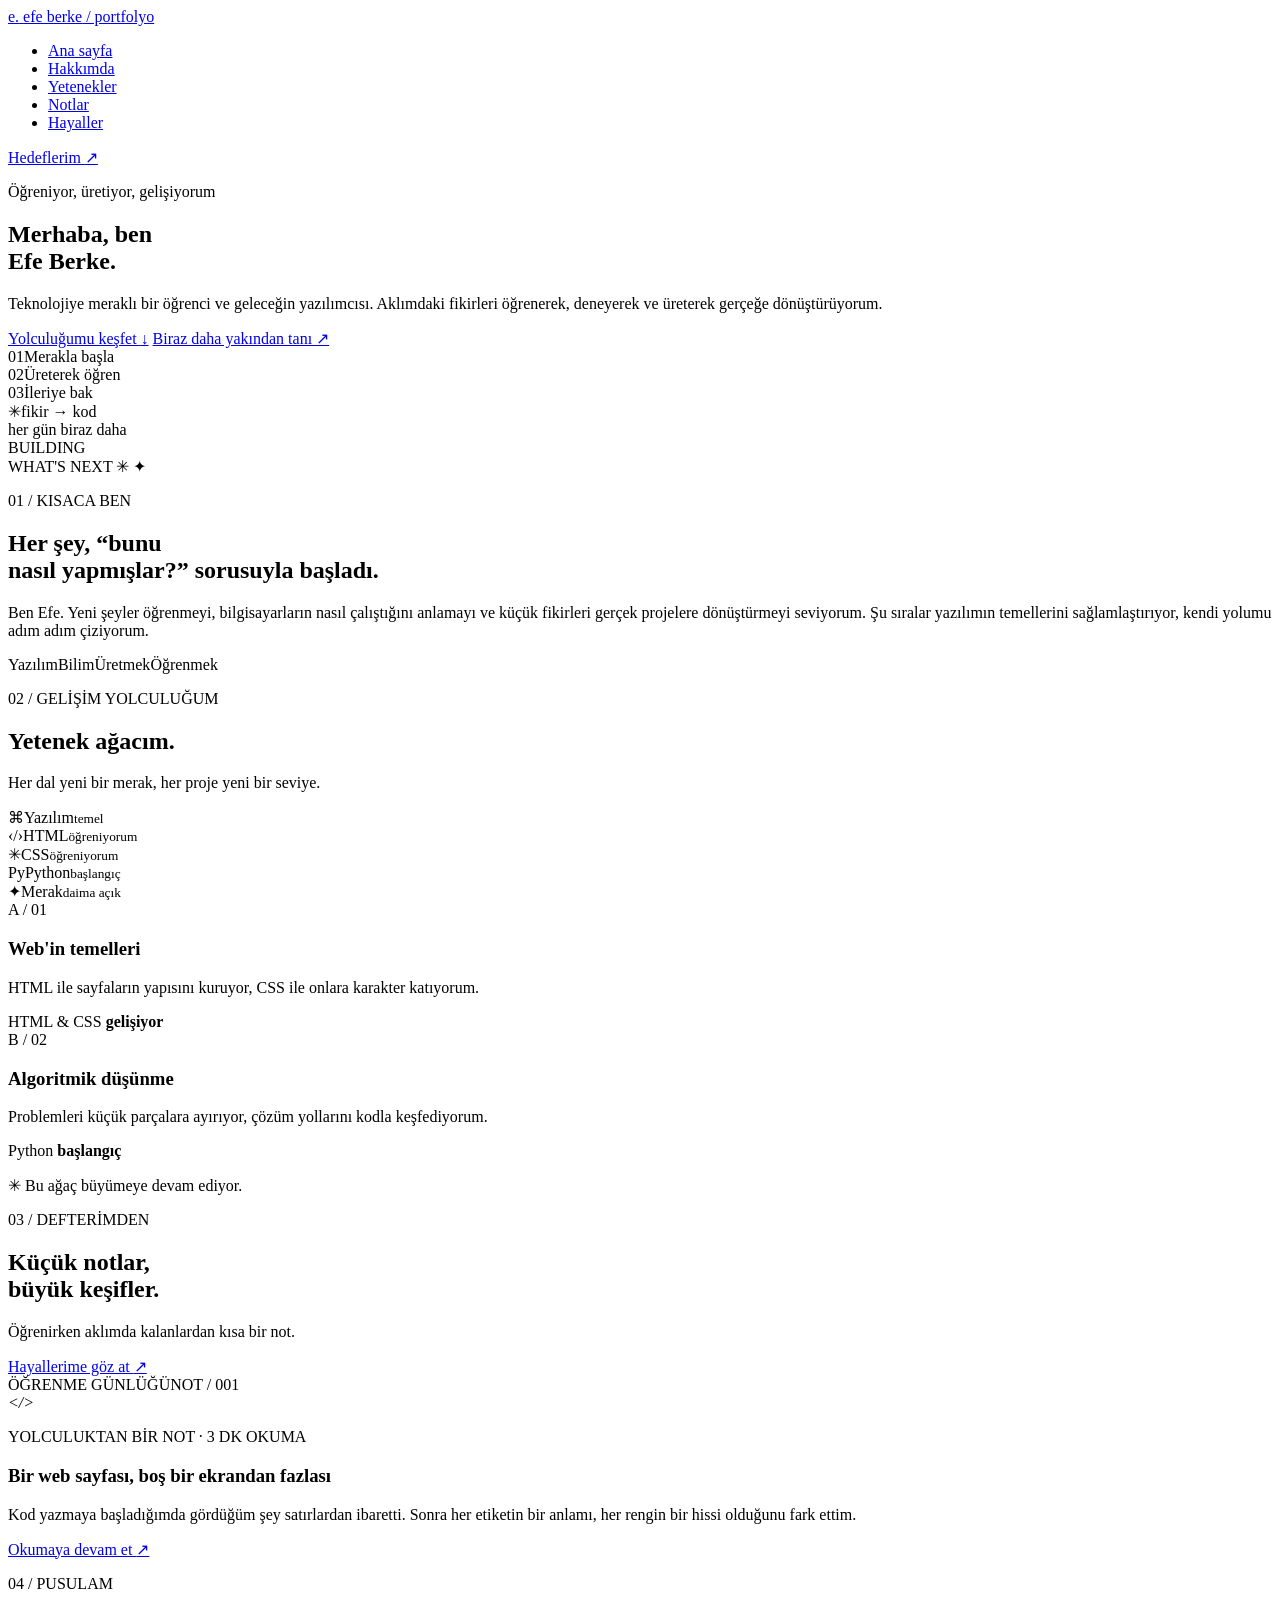
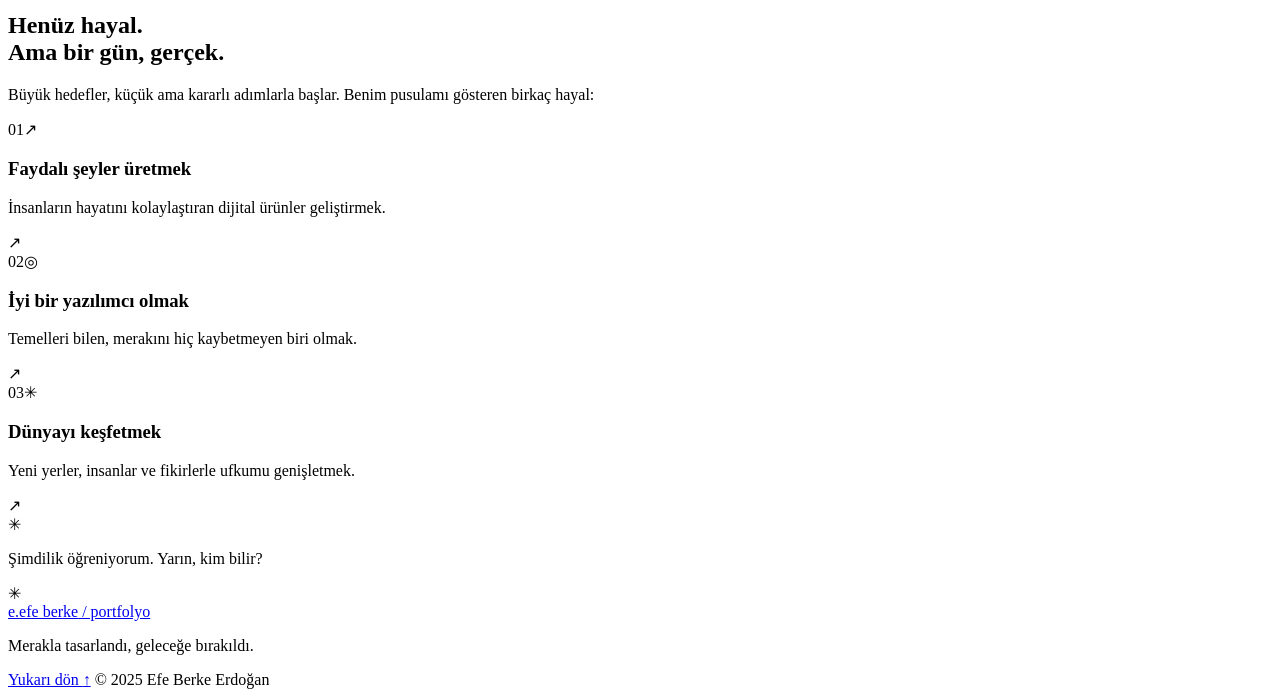
==== index.html @ deba3b8a "düzenleme" ====
<!doctype html>
<html lang="tr">
  <head>
    <meta charset="UTF-8" />
    <meta name="viewport" content="width=device-width, initial-scale=1.0" />
    <meta
      name="description"
      content="Efe Berke Erdoğan'ın yazılım, öğrenme yolculuğu ve gelecek hayalleri üzerine kişisel portfolyosu."
    />
    <meta name="theme-color" content="#f7f8f3" />
    <title>Efe Berke Erdoğan — Kişisel Portfolyo</title>
    <link rel="stylesheet" href="css/style.css" />
  </head>
  <body>
    <header class="site-header">
      <nav class="navbar shell" aria-label="Ana navigasyon">
        <a class="brand" href="#home" aria-label="Efe Berke Erdoğan, ana sayfa">
          <span class="brand-mark">e.</span>
          <span>efe berke<span class="brand-muted"> / portfolyo</span></span>
        </a>
        <ul class="nav-links">
          <li><a href="#home">Ana sayfa</a></li>
          <li><a href="#hakkimda">Hakkımda</a></li>
          <li><a href="#yetenekler">Yetenekler</a></li>
          <li><a href="#notlar">Notlar</a></li>
          <li><a href="#hayaller">Hayaller</a></li>
        </ul>
        <a class="nav-cta" href="#hayaller">
          Hedeflerim <span aria-hidden="true">↗</span>
        </a>
      </nav>
    </header>

    <main>
      <section class="hero shell" id="home">
        <div class="hero-copy">
          <p class="eyebrow"><span class="status-dot"></span> Öğreniyor, üretiyor, gelişiyorum</p>
          <h1>Merhaba, ben<br /><span>Efe Berke.</span></h1>
          <p class="hero-intro">
            Teknolojiye meraklı bir öğrenci ve geleceğin yazılımcısı. Aklımdaki fikirleri
            öğrenerek, deneyerek ve üreterek gerçeğe dönüştürüyorum.
          </p>
          <div class="hero-actions">
            <a class="button button-primary" href="#yetenekler">Yolculuğumu keşfet <span aria-hidden="true">↓</span></a>
            <a class="text-link" href="#hakkimda">Biraz daha yakından tanı <span aria-hidden="true">↗</span></a>
          </div>
          <div class="hero-meta">
            <div><span class="meta-number">01</span><span>Merakla başla</span></div>
            <div><span class="meta-number">02</span><span>Üreterek öğren</span></div>
            <div><span class="meta-number">03</span><span>İleriye bak</span></div>
          </div>
        </div>
        <div class="hero-art" aria-label="Fikirlerden geleceğe uzanan soyut bir illüstrasyon" role="img">
          <div class="art-orbit orbit-one"></div>
          <div class="art-orbit orbit-two"></div>
          <div class="art-sun"></div>
          <div class="art-card art-card-top"><span class="art-card-icon">✳</span><span>fikir → kod</span></div>
          <div class="art-card art-card-bottom"><span class="mini-bars"><i></i><i></i><i></i></span><span>her gün biraz daha</span></div>
          <span class="art-caption">BUILDING<br />WHAT'S NEXT</span>
          <span class="art-star star-one">✳</span>
          <span class="art-star star-two">✦</span>
        </div>
      </section>

      <section class="intro-section" id="hakkimda">
        <div class="shell intro-grid">
          <p class="section-kicker"><span>01</span> / KISACA BEN</p>
          <div class="intro-content">
            <h2>Her şey, “bunu<br class="desktop-break" /> nasıl yapmışlar?” sorusuyla başladı.</h2>
            <div class="intro-detail">
              <p>
                Ben Efe. Yeni şeyler öğrenmeyi, bilgisayarların nasıl çalıştığını anlamayı
                ve küçük fikirleri gerçek projelere dönüştürmeyi seviyorum. Şu sıralar
                yazılımın temellerini sağlamlaştırıyor, kendi yolumu adım adım çiziyorum.
              </p>
              <div class="interest-tags" aria-label="İlgi alanlarım">
                <span>Yazılım</span><span>Bilim</span><span>Üretmek</span><span>Öğrenmek</span>
              </div>
            </div>
          </div>
        </div>
      </section>

      <section class="skills-section shell" id="yetenekler">
        <div class="section-heading">
          <p class="section-kicker"><span>02</span> / GELİŞİM YOLCULUĞUM</p>
          <h2>Yetenek ağacım<span class="heading-period">.</span></h2>
          <p>Her dal yeni bir merak, her proje yeni bir seviye.</p>
        </div>
        <div class="skill-layout">
          <div class="skill-tree" aria-label="Öğrenme ve yetenek ağacı">
            <div class="tree-trunk"></div>
            <div class="tree-branch branch-left"></div>
            <div class="tree-branch branch-right"></div>
            <div class="tree-node node-root"><span class="node-symbol">⌘</span><span>Yazılım</span><small>temel</small></div>
            <div class="tree-node node-html"><span class="node-symbol">‹/›</span><span>HTML</span><small>öğreniyorum</small></div>
            <div class="tree-node node-css"><span class="node-symbol">✳</span><span>CSS</span><small>öğreniyorum</small></div>
            <div class="tree-node node-python"><span class="node-symbol">Py</span><span>Python</span><small>başlangıç</small></div>
            <div class="tree-node node-curiosity"><span class="node-symbol">✦</span><span>Merak</span><small>daima açık</small></div>
            <span class="tree-leaf leaf-one"></span><span class="tree-leaf leaf-two"></span>
            <span class="tree-leaf leaf-three"></span><span class="tree-leaf leaf-four"></span>
          </div>
          <div class="skills-aside">
            <div class="skill-note">
              <span class="note-index">A / 01</span>
              <h3>Web'in temelleri</h3>
              <p>HTML ile sayfaların yapısını kuruyor, CSS ile onlara karakter katıyorum.</p>
              <div class="skill-meter"><span style="--level: 72%"></span></div>
              <span class="meter-caption">HTML &amp; CSS <b>gelişiyor</b></span>
            </div>
            <div class="skill-note">
              <span class="note-index">B / 02</span>
              <h3>Algoritmik düşünme</h3>
              <p>Problemleri küçük parçalara ayırıyor, çözüm yollarını kodla keşfediyorum.</p>
              <div class="skill-meter"><span style="--level: 42%"></span></div>
              <span class="meter-caption">Python <b>başlangıç</b></span>
            </div>
            <p class="skills-footnote"><span>✳</span> Bu ağaç büyümeye devam ediyor.</p>
          </div>
        </div>
      </section>

      <section class="journal-section" id="notlar">
        <div class="shell journal-grid">
          <div class="journal-heading">
            <p class="section-kicker"><span>03</span> / DEFTERİMDEN</p>
            <h2>Küçük notlar,<br />büyük keşifler.</h2>
            <p>Öğrenirken aklımda kalanlardan kısa bir not.</p>
            <a class="text-link" href="#hayaller">Hayallerime göz at <span aria-hidden="true">↗</span></a>
          </div>
          <article class="journal-card">
            <div class="journal-card-top"><span class="journal-label"><span></span> ÖĞRENME GÜNLÜĞÜ</span><span class="journal-number">NOT / 001</span></div>
            <div class="journal-illustration" aria-hidden="true">
              <div class="note-sun"></div><div class="note-window"><span></span><span></span><span></span><i>&lt;/&gt;</i></div>
              <div class="note-line line-a"></div><div class="note-line line-b"></div>
            </div>
            <p class="journal-date">YOLCULUKTAN BİR NOT · 3 DK OKUMA</p>
            <h3>Bir web sayfası, boş bir ekrandan fazlası</h3>
            <p class="journal-excerpt">
              Kod yazmaya başladığımda gördüğüm şey satırlardan ibaretti. Sonra her
              etiketin bir anlamı, her rengin bir hissi olduğunu fark ettim.
            </p>
            <a class="journal-read" href="#yetenekler">Okumaya devam et <span aria-hidden="true">↗</span></a>
          </article>
        </div>
      </section>

      <section class="dreams-section shell" id="hayaller">
        <div class="dreams-top">
          <div>
            <p class="section-kicker"><span>04</span> / PUSULAM</p>
            <h2>Henüz hayal.<br /><span>Ama bir gün, gerçek.</span></h2>
          </div>
          <p class="dreams-intro">
            Büyük hedefler, küçük ama kararlı adımlarla başlar. Benim pusulamı gösteren
            birkaç hayal:
          </p>
        </div>
        <div class="dream-list">
          <article class="dream-item"><span class="dream-index">01</span><span class="dream-icon">↗</span><h3>Faydalı şeyler üretmek</h3><p>İnsanların hayatını kolaylaştıran dijital ürünler geliştirmek.</p><span class="dream-arrow">↗</span></article>
          <article class="dream-item"><span class="dream-index">02</span><span class="dream-icon">◎</span><h3>İyi bir yazılımcı olmak</h3><p>Temelleri bilen, merakını hiç kaybetmeyen biri olmak.</p><span class="dream-arrow">↗</span></article>
          <article class="dream-item"><span class="dream-index">03</span><span class="dream-icon">✳</span><h3>Dünyayı keşfetmek</h3><p>Yeni yerler, insanlar ve fikirlerle ufkumu genişletmek.</p><span class="dream-arrow">↗</span></article>
        </div>
        <div class="closing-note"><span class="closing-star">✳</span><p>Şimdilik öğreniyorum. Yarın, kim bilir?</p><span class="closing-star">✳</span></div>
      </section>
    </main>

    <footer class="site-footer">
      <div class="shell footer-inner">
        <a class="brand footer-brand" href="#home"><span class="brand-mark">e.</span><span>efe berke<span class="brand-muted"> / portfolyo</span></span></a>
        <p>Merakla tasarlandı, geleceğe bırakıldı.</p>
        <a href="#home">Yukarı dön <span aria-hidden="true">↑</span></a>
        <span class="copyright">© 2025 Efe Berke Erdoğan</span>
      </div>
    </footer>
  </body>
</html>
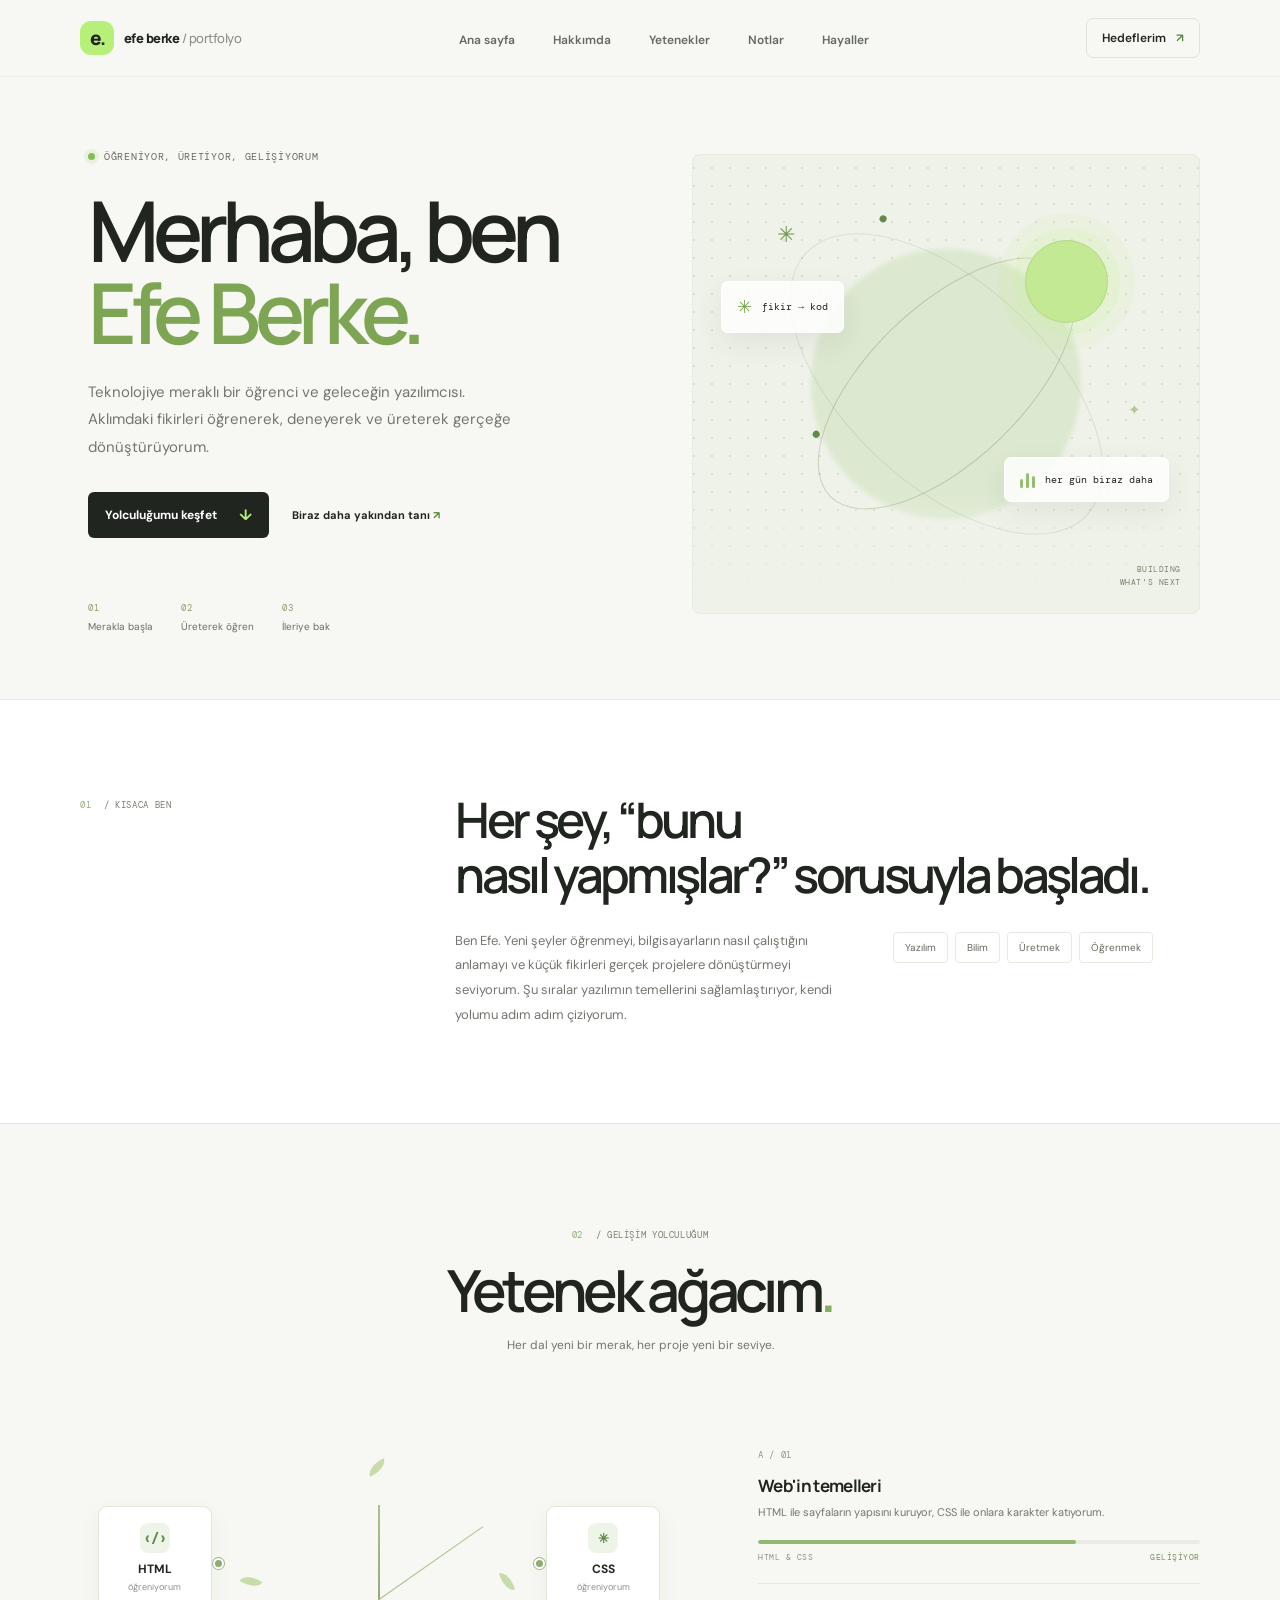
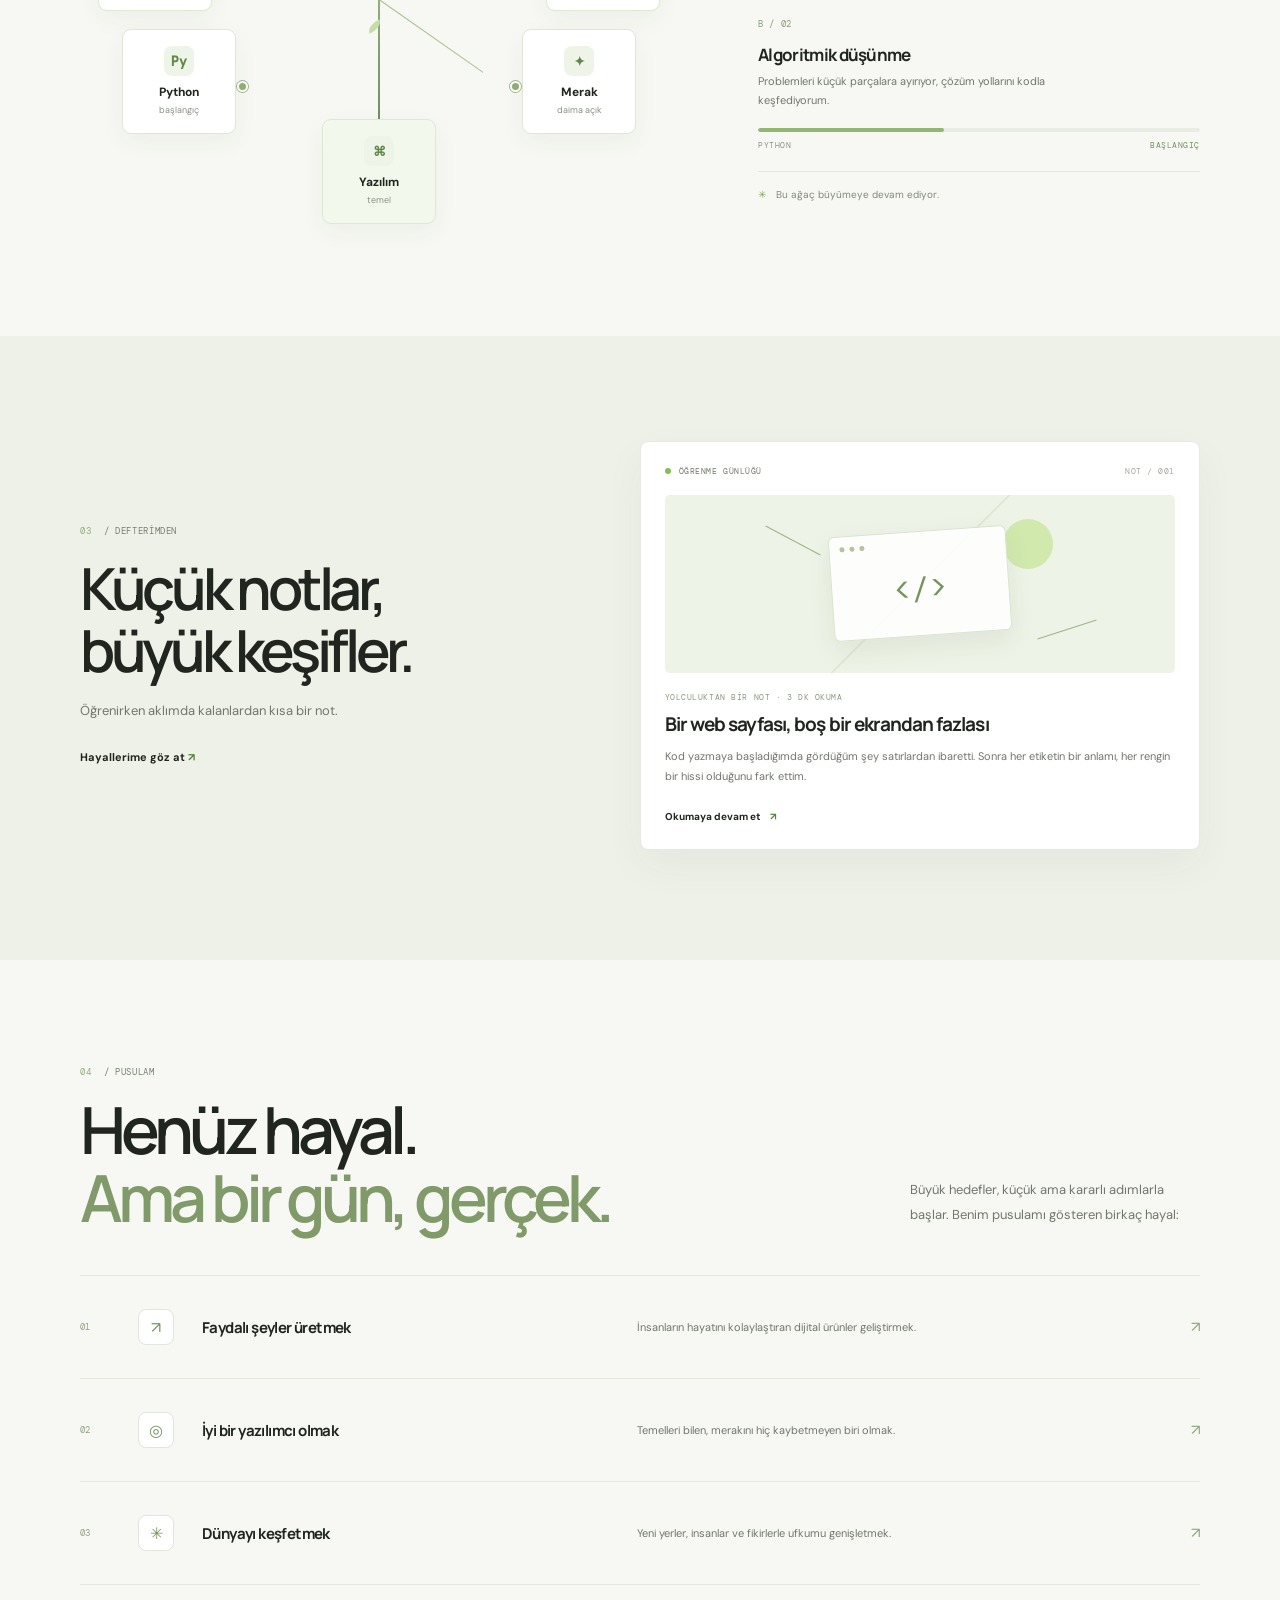
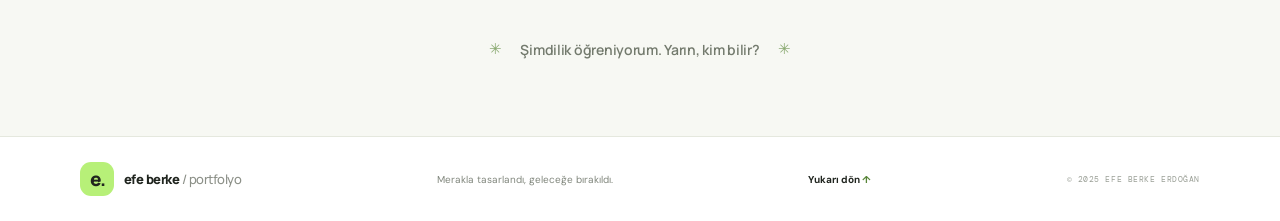
==== commit 9e731e17: "Portfolyo ilk temiz sürüm" ====
--- a/index.html
+++ b/index.html
@@ -5,11 +5,11 @@
     <meta name="viewport" content="width=device-width, initial-scale=1.0" />
     <meta
       name="description"
-      content="Efe Berke Erdoğan'ın yazılım, öğrenme yolculuğu ve gelecek hayalleri üzerine kişisel portfolyosu."
+      content="Efe Berke Erdoğan, öğrenme yolculuğu ve gelecek hayalleri üzerine kişisel portfolyo."
     />
     <meta name="theme-color" content="#f7f8f3" />
     <title>Efe Berke Erdoğan — Kişisel Portfolyo</title>
-    <link rel="stylesheet" href="css/style.css" />
+    <link rel="stylesheet" href="style.css" />
   </head>
   <body>
     <header class="site-header">
--- a/style.css
+++ b/style.css
@@ -0,0 +1,1387 @@
+@import url("https://fonts.googleapis.com/css2?family=DM+Mono:wght@400;500&family=DM+Sans:wght@400;500;600;700&family=Manrope:wght@400;500;600;700;800&display=swap");
+
+:root {
+  color-scheme: light;
+  --ink: #20251f;
+  --muted: #72776e;
+  --paper: #f7f8f3;
+  --white: #fff;
+  --line: #e5e8de;
+  --green: #b7f078;
+  --deep-green: #244731;
+  --mono: "DM Mono", "Courier New", monospace;
+  --sans: "DM Sans", "Segoe UI", sans-serif;
+  --display: "Manrope", "Segoe UI", sans-serif;
+}
+
+* {
+  box-sizing: border-box;
+}
+
+html {
+  scroll-behavior: smooth;
+  scroll-padding-top: 92px;
+}
+
+body {
+  margin: 0;
+  background: var(--paper);
+  color: var(--ink);
+  font-family: var(--sans);
+  -webkit-font-smoothing: antialiased;
+}
+
+a {
+  color: inherit;
+  text-decoration: none;
+}
+
+.shell {
+  width: min(1120px, calc(100% - 64px));
+  margin-inline: auto;
+}
+
+.site-header {
+  position: sticky;
+  z-index: 10;
+  top: 0;
+  border-bottom: 1px solid rgb(32 37 31 / 6%);
+  background: rgb(247 248 243 / 92%);
+  backdrop-filter: blur(16px);
+}
+
+.navbar {
+  display: flex;
+  min-height: 76px;
+  align-items: center;
+  justify-content: space-between;
+  gap: 24px;
+}
+
+.brand {
+  display: inline-flex;
+  flex-shrink: 0;
+  align-items: center;
+  gap: 10px;
+  font-family: var(--display);
+  font-size: 13px;
+  font-weight: 800;
+  letter-spacing: -0.04em;
+}
+
+.brand-mark {
+  display: grid;
+  width: 34px;
+  height: 34px;
+  place-items: center;
+  border-radius: 11px;
+  background: var(--green);
+  font-size: 19px;
+  letter-spacing: -0.08em;
+}
+
+.brand-muted {
+  color: #8c9088;
+  font-weight: 500;
+}
+
+.nav-links {
+  display: flex;
+  align-items: center;
+  gap: clamp(18px, 3vw, 38px);
+  margin: 0;
+  padding: 0;
+  list-style: none;
+}
+
+.nav-links a,
+.nav-cta {
+  font-size: 12px;
+  font-weight: 600;
+  transition: color 180ms ease;
+}
+
+.nav-links a {
+  color: #636960;
+}
+
+.nav-links a:hover,
+.footer-inner > a:last-of-type:hover {
+  color: #588538;
+}
+
+.nav-cta {
+  display: inline-flex;
+  align-items: center;
+  gap: 10px;
+  padding: 11px 15px;
+  border: 1px solid #dfe3d9;
+  border-radius: 7px;
+}
+
+.nav-cta span,
+.text-link span,
+.journal-read span,
+.footer-inner > a:last-of-type span {
+  color: #588538;
+}
+
+.hero {
+  display: grid;
+  min-height: 620px;
+  grid-template-columns: 1fr 0.92fr;
+  align-items: center;
+  gap: 60px;
+  padding-top: 58px;
+  padding-bottom: 66px;
+}
+
+.hero-copy {
+  padding: 15px 0 0 8px;
+}
+
+.eyebrow,
+.section-kicker,
+.journal-label,
+.journal-number,
+.journal-date,
+.note-index,
+.meter-caption,
+.art-caption,
+.meta-number,
+.copyright {
+  font-family: var(--mono);
+  text-transform: uppercase;
+  letter-spacing: 0.07em;
+}
+
+.eyebrow {
+  display: flex;
+  align-items: center;
+  gap: 9px;
+  margin: 0 0 26px;
+  color: #656b62;
+  font-size: 10px;
+}
+
+.status-dot,
+.journal-label span {
+  width: 7px;
+  height: 7px;
+  border-radius: 50%;
+  background: #83bd55;
+  box-shadow: 0 0 0 4px rgb(131 189 85 / 13%);
+}
+
+.hero h1,
+.section-heading h2,
+.intro-content h2,
+.journal-heading h2,
+.dreams-top h2 {
+  margin: 0;
+  font-family: var(--display);
+  font-weight: 600;
+  letter-spacing: -0.075em;
+}
+
+.hero h1 {
+  font-size: clamp(58px, 7vw, 84px);
+  line-height: 0.98;
+}
+
+.hero h1 span {
+  color: #7ea553;
+}
+
+.hero-intro {
+  max-width: 440px;
+  margin: 25px 0 0;
+  color: var(--muted);
+  font-size: 15px;
+  line-height: 1.85;
+}
+
+.hero-actions {
+  display: flex;
+  align-items: center;
+  flex-wrap: wrap;
+  gap: 23px;
+  margin-top: 30px;
+}
+
+.button {
+  display: inline-flex;
+  min-height: 46px;
+  align-items: center;
+  justify-content: center;
+  gap: 22px;
+  padding: 0 17px;
+  border-radius: 6px;
+  font-size: 12px;
+  font-weight: 700;
+  transition: transform 180ms ease, background 180ms ease;
+}
+
+.button:hover {
+  transform: translateY(-2px);
+}
+
+.button-primary {
+  background: var(--ink);
+  color: white;
+}
+
+.button-primary:hover {
+  background: #3a4835;
+}
+
+.button-primary span {
+  color: var(--green);
+  font-size: 15px;
+}
+
+.text-link {
+  font-size: 11px;
+  font-weight: 700;
+}
+
+.hero-meta {
+  display: flex;
+  gap: 28px;
+  margin-top: 64px;
+}
+
+.hero-meta div {
+  display: grid;
+  gap: 6px;
+}
+
+.meta-number {
+  color: #8a9e72;
+  font-size: 9px;
+}
+
+.hero-meta div span:last-child {
+  color: #686e65;
+  font-size: 10px;
+}
+
+.hero-art {
+  position: relative;
+  display: grid;
+  min-height: 460px;
+  overflow: hidden;
+  place-items: center;
+  border: 1px solid #e8eadf;
+  border-radius: 8px;
+  background-color: #eff2e9;
+  background-image: radial-gradient(#d6decc 0.8px, transparent 0.8px);
+  background-position: center;
+  background-size: 18px 18px;
+}
+
+.hero-art::before,
+.hero-art::after {
+  position: absolute;
+  content: "";
+}
+
+.hero-art::before {
+  width: 270px;
+  height: 270px;
+  border-radius: 50%;
+  background: #dce8cf;
+  filter: blur(2px);
+}
+
+.hero-art::after {
+  inset: auto 0 0;
+  height: 125px;
+  background: linear-gradient(0deg, #eff2e9 7%, transparent);
+}
+
+.art-sun {
+  position: absolute;
+  z-index: 1;
+  top: 85px;
+  right: 91px;
+  width: 83px;
+  height: 83px;
+  border: 1px solid rgb(107 143 77 / 18%);
+  border-radius: 50%;
+  background: #c4e994;
+  box-shadow: 0 0 0 12px rgb(196 233 148 / 17%), 0 0 0 27px rgb(196 233 148 / 12%);
+}
+
+.art-orbit {
+  position: absolute;
+  z-index: 1;
+  width: 325px;
+  height: 155px;
+  border: 1px solid rgb(86 119 67 / 27%);
+  border-radius: 50%;
+  transform: rotate(-44deg);
+}
+
+.orbit-two {
+  width: 385px;
+  height: 202px;
+  border-color: rgb(86 119 67 / 14%);
+  transform: rotate(43deg);
+}
+
+.art-orbit::after {
+  position: absolute;
+  top: 19px;
+  left: 29px;
+  width: 7px;
+  height: 7px;
+  border-radius: 50%;
+  background: #63894a;
+  content: "";
+}
+
+.art-card {
+  position: absolute;
+  z-index: 2;
+  display: flex;
+  align-items: center;
+  gap: 10px;
+  padding: 13px 15px;
+  border: 1px solid rgb(255 255 255 / 85%);
+  border-radius: 7px;
+  background: rgb(255 255 255 / 82%);
+  box-shadow: 0 10px 28px rgb(53 70 43 / 8%);
+  font-family: var(--mono);
+  font-size: 10px;
+}
+
+.art-card-top {
+  top: 126px;
+  left: 28px;
+}
+
+.art-card-bottom {
+  right: 30px;
+  bottom: 111px;
+}
+
+.art-card-icon {
+  color: #78a34f;
+  font-size: 18px;
+}
+
+.mini-bars {
+  display: flex;
+  align-items: end;
+  gap: 3px;
+  height: 17px;
+}
+
+.mini-bars i {
+  width: 3px;
+  height: 9px;
+  border-radius: 3px;
+  background: #96bd70;
+}
+
+.mini-bars i:nth-child(2) {
+  height: 15px;
+}
+
+.mini-bars i:nth-child(3) {
+  height: 12px;
+}
+
+.art-caption {
+  position: absolute;
+  z-index: 2;
+  right: 18px;
+  bottom: 23px;
+  color: #75856b;
+  font-size: 8px;
+  line-height: 1.7;
+  text-align: right;
+}
+
+.art-star {
+  position: absolute;
+  z-index: 2;
+  color: #749654;
+}
+
+.star-one {
+  top: 65px;
+  left: 84px;
+  font-size: 22px;
+}
+
+.star-two {
+  right: 58px;
+  bottom: 193px;
+  color: #b3c994;
+  font-size: 15px;
+}
+
+.intro-section {
+  border-block: 1px solid var(--line);
+  background: #fff;
+}
+
+.intro-grid {
+  display: grid;
+  grid-template-columns: 0.72fr 1.7fr;
+  gap: 60px;
+  padding-top: 92px;
+  padding-bottom: 96px;
+}
+
+.section-kicker {
+  margin: 7px 0 0;
+  color: #77806f;
+  font-size: 9px;
+}
+
+.section-kicker span {
+  margin-right: 7px;
+  color: #94ac7b;
+}
+
+.intro-content h2 {
+  font-size: clamp(35px, 4vw, 49px);
+  line-height: 1.13;
+}
+
+.intro-detail {
+  display: grid;
+  grid-template-columns: 1fr 0.78fr;
+  align-items: start;
+  gap: 44px;
+  margin-top: 26px;
+}
+
+.intro-detail > p,
+.journal-heading > p:not(.section-kicker),
+.dreams-intro {
+  margin: 0;
+  color: var(--muted);
+  font-size: 13px;
+  line-height: 1.9;
+}
+
+.interest-tags {
+  display: flex;
+  flex-wrap: wrap;
+  gap: 7px;
+  padding-top: 3px;
+}
+
+.interest-tags span {
+  padding: 8px 11px;
+  border: 1px solid #e7eae1;
+  border-radius: 4px;
+  color: #646b5e;
+  font-size: 10px;
+}
+
+.skills-section {
+  padding-top: 105px;
+  padding-bottom: 112px;
+}
+
+.section-heading {
+  text-align: center;
+}
+
+.section-heading .section-kicker {
+  margin: 0 0 18px;
+}
+
+.section-heading h2 {
+  font-size: clamp(42px, 5vw, 58px);
+  line-height: 1.08;
+}
+
+.heading-period {
+  color: #86ad5c;
+}
+
+.section-heading > p:last-child {
+  margin: 15px 0 0;
+  color: var(--muted);
+  font-size: 12px;
+}
+
+.skill-layout {
+  display: grid;
+  grid-template-columns: 1.15fr 0.85fr;
+  align-items: center;
+  gap: 80px;
+  margin-top: 66px;
+}
+
+.skill-tree {
+  position: relative;
+  min-height: 405px;
+}
+
+.tree-trunk {
+  position: absolute;
+  bottom: 32px;
+  left: 50%;
+  width: 2px;
+  height: 287px;
+  background: linear-gradient(#a9c28e, #5d8150);
+  transform: translateX(-50%);
+}
+
+.tree-trunk::after {
+  position: absolute;
+  bottom: -4px;
+  left: -30px;
+  width: 62px;
+  height: 8px;
+  border-radius: 50%;
+  background: #779467;
+  content: "";
+}
+
+.tree-branch {
+  position: absolute;
+  top: 180px;
+  left: 50%;
+  width: 127px;
+  height: 1px;
+  background: #a9c28e;
+  transform-origin: left center;
+}
+
+.branch-left {
+  transform: rotate(-35deg);
+}
+
+.branch-right {
+  transform: rotate(35deg);
+}
+
+.tree-node {
+  position: absolute;
+  z-index: 1;
+  display: grid;
+  width: 114px;
+  min-height: 105px;
+  justify-items: center;
+  align-content: center;
+  gap: 4px;
+  border: 1px solid #e0e7d7;
+  border-radius: 9px;
+  background: #fff;
+  box-shadow: 0 8px 24px rgb(44 65 39 / 5%);
+  font-size: 12px;
+  font-weight: 700;
+}
+
+.tree-node small {
+  color: #8a9085;
+  font-size: 9px;
+  font-weight: 400;
+}
+
+.node-symbol {
+  display: grid;
+  width: 30px;
+  height: 30px;
+  place-items: center;
+  margin-bottom: 4px;
+  border-radius: 8px;
+  background: #eef4e8;
+  color: #608846;
+  font-family: var(--mono);
+  font-size: 13px;
+}
+
+.node-root {
+  bottom: 0;
+  left: 50%;
+  background: #f3f8ed;
+  transform: translateX(-50%);
+}
+
+.node-html {
+  top: 87px;
+  left: 3%;
+}
+
+.node-css {
+  top: 87px;
+  right: 3%;
+}
+
+.node-python {
+  top: 210px;
+  left: 7%;
+}
+
+.node-curiosity {
+  top: 210px;
+  right: 7%;
+}
+
+.node-html::after,
+.node-css::after,
+.node-python::after,
+.node-curiosity::after {
+  position: absolute;
+  top: 50%;
+  width: 7px;
+  height: 7px;
+  border: 2px solid #fff;
+  border-radius: 50%;
+  background: #8eae70;
+  box-shadow: 0 0 0 1px #9bb887;
+  content: "";
+}
+
+.node-html::after,
+.node-python::after {
+  right: -13px;
+}
+
+.node-css::after,
+.node-curiosity::after {
+  left: -13px;
+}
+
+.tree-leaf {
+  position: absolute;
+  z-index: 0;
+  width: 20px;
+  height: 11px;
+  border-radius: 100% 0 100% 0;
+  background: #c6dda9;
+  transform: rotate(-25deg);
+}
+
+.leaf-one {
+  top: 43px;
+  left: 48%;
+}
+
+.leaf-two {
+  top: 157px;
+  left: 27%;
+  transform: rotate(32deg);
+}
+
+.leaf-three {
+  top: 157px;
+  right: 27%;
+  transform: rotate(74deg);
+}
+
+.leaf-four {
+  top: 203px;
+  left: 48%;
+  width: 15px;
+  height: 9px;
+}
+
+.skills-aside {
+  display: grid;
+  gap: 27px;
+  padding: 9px 0;
+}
+
+.skill-note {
+  padding-bottom: 21px;
+  border-bottom: 1px solid var(--line);
+}
+
+.note-index {
+  color: #8b9a7c;
+  font-size: 9px;
+}
+
+.skill-note h3 {
+  margin: 11px 0 6px;
+  font-family: var(--display);
+  font-size: 17px;
+  letter-spacing: -0.04em;
+}
+
+.skill-note p {
+  max-width: 360px;
+  margin: 0;
+  color: var(--muted);
+  font-size: 11px;
+  line-height: 1.8;
+}
+
+.skill-meter {
+  height: 4px;
+  overflow: hidden;
+  margin-top: 17px;
+  border-radius: 5px;
+  background: #e8ece2;
+}
+
+.skill-meter span {
+  display: block;
+  width: var(--level);
+  height: 100%;
+  border-radius: inherit;
+  background: #91b771;
+}
+
+.meter-caption {
+  display: flex;
+  justify-content: space-between;
+  margin-top: 8px;
+  color: #8c9288;
+  font-size: 8px;
+}
+
+.meter-caption b {
+  color: #73935a;
+  font-weight: 400;
+}
+
+.skills-footnote {
+  margin: -11px 0 0;
+  color: #82887d;
+  font-size: 10px;
+}
+
+.skills-footnote span {
+  margin-right: 7px;
+  color: #80a45e;
+}
+
+.journal-section {
+  background: #eef1e8;
+}
+
+.journal-grid {
+  display: grid;
+  grid-template-columns: 0.82fr 1fr;
+  align-items: center;
+  gap: 100px;
+  padding-top: 105px;
+  padding-bottom: 110px;
+}
+
+.journal-heading .section-kicker {
+  margin: 0 0 20px;
+}
+
+.journal-heading h2 {
+  font-size: clamp(39px, 5vw, 58px);
+  line-height: 1.08;
+}
+
+.journal-heading > p:not(.section-kicker) {
+  max-width: 300px;
+  margin-top: 17px;
+}
+
+.journal-heading .text-link {
+  display: inline-block;
+  margin-top: 26px;
+}
+
+.journal-card {
+  padding: 24px;
+  border: 1px solid #e6e9e0;
+  border-radius: 8px;
+  background: #fff;
+  box-shadow: 0 16px 40px rgb(41 55 34 / 5%);
+}
+
+.journal-card-top {
+  display: flex;
+  align-items: center;
+  justify-content: space-between;
+}
+
+.journal-label {
+  display: inline-flex;
+  align-items: center;
+  gap: 8px;
+  color: #6f766b;
+  font-size: 8px;
+}
+
+.journal-label span {
+  width: 6px;
+  height: 6px;
+  box-shadow: none;
+}
+
+.journal-number {
+  color: #a2a89c;
+  font-size: 8px;
+}
+
+.journal-illustration {
+  position: relative;
+  display: grid;
+  height: 178px;
+  overflow: hidden;
+  margin-top: 19px;
+  place-items: center;
+  border-radius: 5px;
+  background-color: #edf3e6;
+  background-image: linear-gradient(135deg, transparent 49.8%, #dbe6d1 50%, transparent 50.4%);
+  background-size: 100% 100%;
+}
+
+.note-sun {
+  position: absolute;
+  top: 24px;
+  right: 24%;
+  width: 50px;
+  height: 50px;
+  border-radius: 50%;
+  background: #d2e9ae;
+}
+
+.note-window {
+  position: relative;
+  z-index: 1;
+  display: flex;
+  width: 178px;
+  height: 105px;
+  align-items: flex-start;
+  gap: 5px;
+  padding: 10px;
+  border: 1px solid #d9e3d2;
+  border-radius: 6px;
+  background: rgb(255 255 255 / 89%);
+  box-shadow: 0 10px 24px rgb(59 79 47 / 8%);
+  transform: rotate(-4deg);
+}
+
+.note-window span {
+  width: 5px;
+  height: 5px;
+  border-radius: 50%;
+  background: #b3c49f;
+}
+
+.note-window i {
+  position: absolute;
+  top: 37px;
+  left: 0;
+  width: 100%;
+  color: #77945e;
+  font-family: var(--mono);
+  font-size: 30px;
+  font-style: normal;
+  text-align: center;
+}
+
+.note-line {
+  position: absolute;
+  z-index: 0;
+  width: 62px;
+  height: 1px;
+  background: #9bb589;
+}
+
+.line-a {
+  top: 45px;
+  left: 19%;
+  transform: rotate(28deg);
+}
+
+.line-b {
+  right: 15%;
+  bottom: 43px;
+  transform: rotate(-18deg);
+}
+
+.journal-date {
+  margin: 19px 0 9px;
+  color: #8c9881;
+  font-size: 8px;
+}
+
+.journal-card h3 {
+  margin: 0;
+  font-family: var(--display);
+  font-size: 19px;
+  letter-spacing: -0.05em;
+}
+
+.journal-excerpt {
+  margin: 10px 0 17px;
+  color: var(--muted);
+  font-size: 11px;
+  line-height: 1.8;
+}
+
+.journal-read {
+  display: inline-flex;
+  align-items: center;
+  gap: 10px;
+  font-size: 10px;
+  font-weight: 700;
+}
+
+.dreams-section {
+  padding-top: 106px;
+  padding-bottom: 77px;
+}
+
+.dreams-top {
+  display: flex;
+  align-items: end;
+  justify-content: space-between;
+  gap: 50px;
+  padding-bottom: 42px;
+}
+
+.dreams-top .section-kicker {
+  margin: 0 0 18px;
+}
+
+.dreams-top h2 {
+  font-size: clamp(42px, 5.5vw, 65px);
+  line-height: 1.06;
+}
+
+.dreams-top h2 span {
+  color: #809a69;
+}
+
+.dreams-intro {
+  max-width: 290px;
+  padding-bottom: 6px;
+}
+
+.dream-list {
+  border-top: 1px solid var(--line);
+}
+
+.dream-item {
+  display: grid;
+  min-height: 103px;
+  grid-template-columns: 42px 48px minmax(180px, 0.8fr) 1fr 24px;
+  align-items: center;
+  gap: 16px;
+  border-bottom: 1px solid var(--line);
+  transition: padding 180ms ease, background 180ms ease;
+}
+
+.dream-item:hover {
+  padding-inline: 10px;
+  background: rgb(255 255 255 / 55%);
+}
+
+.dream-index {
+  color: #94a085;
+  font-family: var(--mono);
+  font-size: 9px;
+}
+
+.dream-icon {
+  display: grid;
+  width: 36px;
+  height: 36px;
+  place-items: center;
+  border: 1px solid #e1e7da;
+  border-radius: 8px;
+  background: #fff;
+  color: #75965b;
+  font-size: 16px;
+}
+
+.dream-item h3 {
+  margin: 0;
+  font-family: var(--display);
+  font-size: 15px;
+  letter-spacing: -0.04em;
+}
+
+.dream-item p {
+  margin: 0;
+  color: var(--muted);
+  font-size: 11px;
+  line-height: 1.7;
+}
+
+.dream-arrow {
+  color: #8ca47a;
+  font-size: 15px;
+  text-align: right;
+}
+
+.closing-note {
+  display: flex;
+  align-items: center;
+  justify-content: center;
+  gap: 18px;
+  padding-top: 54px;
+}
+
+.closing-note p {
+  margin: 0;
+  color: #737a6d;
+  font-family: var(--display);
+  font-size: 14px;
+  font-weight: 600;
+  letter-spacing: -0.02em;
+}
+
+.closing-star {
+  color: #89a970;
+  font-size: 15px;
+}
+
+.site-footer {
+  border-top: 1px solid var(--line);
+  background: #fff;
+}
+
+.footer-inner {
+  display: flex;
+  min-height: 84px;
+  align-items: center;
+  justify-content: space-between;
+  gap: 20px;
+}
+
+.footer-inner > p,
+.footer-inner > a:last-of-type {
+  margin: 0;
+  font-size: 10px;
+}
+
+.footer-inner > p {
+  color: #81877d;
+}
+
+.footer-inner > a:last-of-type {
+  font-weight: 700;
+}
+
+.copyright {
+  color: #9a9f96;
+  font-size: 8px;
+}
+
+@media (max-width: 900px) {
+  .shell {
+    width: min(100% - 48px, 680px);
+  }
+
+  .navbar {
+    min-height: 70px;
+  }
+
+  .nav-links {
+    gap: 16px;
+  }
+
+  .nav-links a {
+    font-size: 10px;
+  }
+
+  .nav-cta {
+    display: none;
+  }
+
+  .hero {
+    min-height: 560px;
+    gap: 26px;
+  }
+
+  .hero-art {
+    min-height: 390px;
+  }
+
+  .hero-meta {
+    gap: 17px;
+  }
+
+  .intro-grid {
+    grid-template-columns: 0.55fr 1.5fr;
+    gap: 30px;
+  }
+
+  .intro-detail {
+    grid-template-columns: 1fr;
+    gap: 17px;
+  }
+
+  .skill-layout {
+    grid-template-columns: 1fr 0.8fr;
+    gap: 38px;
+  }
+
+  .tree-node {
+    width: 100px;
+  }
+
+  .journal-grid {
+    gap: 45px;
+  }
+
+  .dream-item {
+    grid-template-columns: 27px 42px minmax(155px, 0.8fr) 1fr 20px;
+    gap: 11px;
+  }
+}
+
+@media (max-width: 640px) {
+  html {
+    scroll-padding-top: 76px;
+  }
+
+  .shell {
+    width: calc(100% - 36px);
+  }
+
+  .navbar {
+    min-height: 64px;
+  }
+
+  .brand {
+    font-size: 12px;
+  }
+
+  .nav-links {
+    max-width: 55%;
+    overflow-x: auto;
+    gap: 17px;
+    scrollbar-width: none;
+  }
+
+  .nav-links::-webkit-scrollbar {
+    display: none;
+  }
+
+  .nav-links a {
+    white-space: nowrap;
+    font-size: 10px;
+  }
+
+  .hero {
+    grid-template-columns: 1fr;
+    gap: 33px;
+    padding-top: 50px;
+    padding-bottom: 58px;
+  }
+
+  .hero-copy {
+    padding-left: 0;
+  }
+
+  .hero h1 {
+    font-size: clamp(59px, 15vw, 76px);
+  }
+
+  .hero-intro {
+    max-width: 440px;
+    font-size: 13px;
+  }
+
+  .hero-actions {
+    gap: 18px;
+  }
+
+  .hero-meta {
+    justify-content: space-between;
+    margin-top: 40px;
+  }
+
+  .hero-art {
+    min-height: 340px;
+  }
+
+  .art-sun {
+    top: 53px;
+    right: 59px;
+    width: 65px;
+    height: 65px;
+  }
+
+  .art-card-top {
+    top: 95px;
+    left: 16px;
+  }
+
+  .art-card-bottom {
+    right: 14px;
+    bottom: 82px;
+  }
+
+  .intro-grid {
+    grid-template-columns: 1fr;
+    gap: 22px;
+    padding-top: 63px;
+    padding-bottom: 67px;
+  }
+
+  .intro-content h2 {
+    font-size: 39px;
+  }
+
+  .desktop-break {
+    display: none;
+  }
+
+  .intro-detail {
+    gap: 20px;
+  }
+
+  .skills-section {
+    padding-top: 74px;
+    padding-bottom: 76px;
+  }
+
+  .section-heading h2 {
+    font-size: 44px;
+  }
+
+  .skill-layout {
+    grid-template-columns: 1fr;
+    gap: 30px;
+    margin-top: 40px;
+  }
+
+  .skill-tree {
+    min-height: 385px;
+  }
+
+  .tree-node {
+    width: 96px;
+    min-height: 94px;
+    font-size: 11px;
+  }
+
+  .node-html {
+    left: 1%;
+  }
+
+  .node-css {
+    right: 1%;
+  }
+
+  .node-python {
+    left: 2%;
+  }
+
+  .node-curiosity {
+    right: 2%;
+  }
+
+  .tree-branch {
+    width: 105px;
+  }
+
+  .journal-grid {
+    grid-template-columns: 1fr;
+    gap: 32px;
+    padding-top: 72px;
+    padding-bottom: 75px;
+  }
+
+  .journal-heading h2 {
+    font-size: 48px;
+  }
+
+  .journal-card {
+    padding: 17px;
+  }
+
+  .journal-illustration {
+    height: 160px;
+  }
+
+  .dreams-section {
+    padding-top: 74px;
+    padding-bottom: 58px;
+  }
+
+  .dreams-top {
+    display: block;
+    padding-bottom: 28px;
+  }
+
+  .dreams-top h2 {
+    font-size: 46px;
+  }
+
+  .dreams-intro {
+    margin-top: 19px;
+    font-size: 12px;
+  }
+
+  .dream-item {
+    position: relative;
+    min-height: 120px;
+    grid-template-columns: 26px 39px 1fr 20px;
+    grid-template-rows: auto auto;
+    gap: 2px 10px;
+    padding-block: 18px;
+  }
+
+  .dream-item:hover {
+    padding-inline: 0;
+  }
+
+  .dream-index {
+    grid-row: 1 / 3;
+  }
+
+  .dream-icon {
+    grid-row: 1 / 3;
+    width: 34px;
+    height: 34px;
+  }
+
+  .dream-item h3 {
+    align-self: end;
+    font-size: 13px;
+  }
+
+  .dream-item p {
+    align-self: start;
+    font-size: 10px;
+  }
+
+  .dream-arrow {
+    grid-column: 4;
+    grid-row: 1 / 3;
+  }
+
+  .closing-note {
+    gap: 11px;
+    padding-top: 41px;
+  }
+
+  .closing-note p {
+    font-size: 12px;
+  }
+
+  .footer-inner {
+    min-height: 122px;
+    flex-wrap: wrap;
+    justify-content: space-between;
+    padding-block: 20px;
+  }
+
+  .footer-inner > p {
+    display: none;
+  }
+}
+
+@media (prefers-reduced-motion: reduce) {
+  *,
+  *::before,
+  *::after {
+    scroll-behavior: auto !important;
+    transition-duration: 0.01ms !important;
+  }
+}
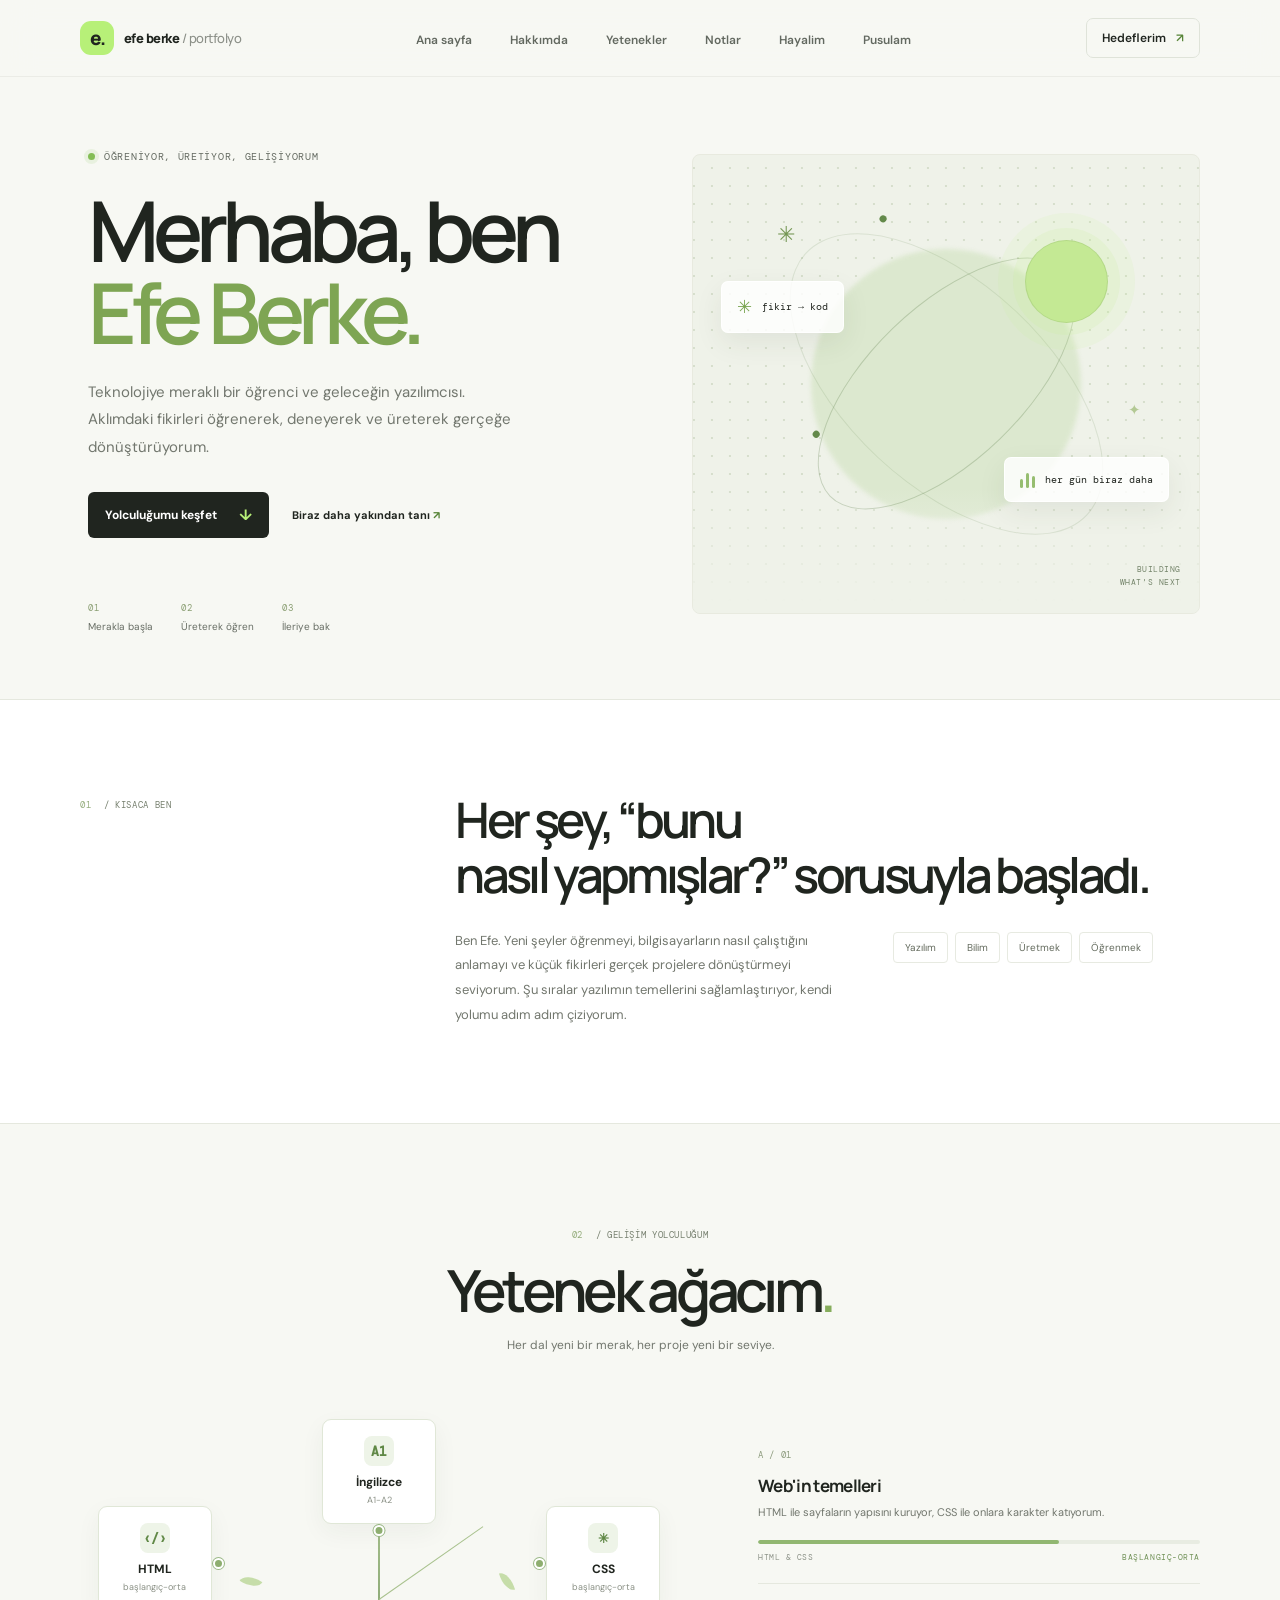
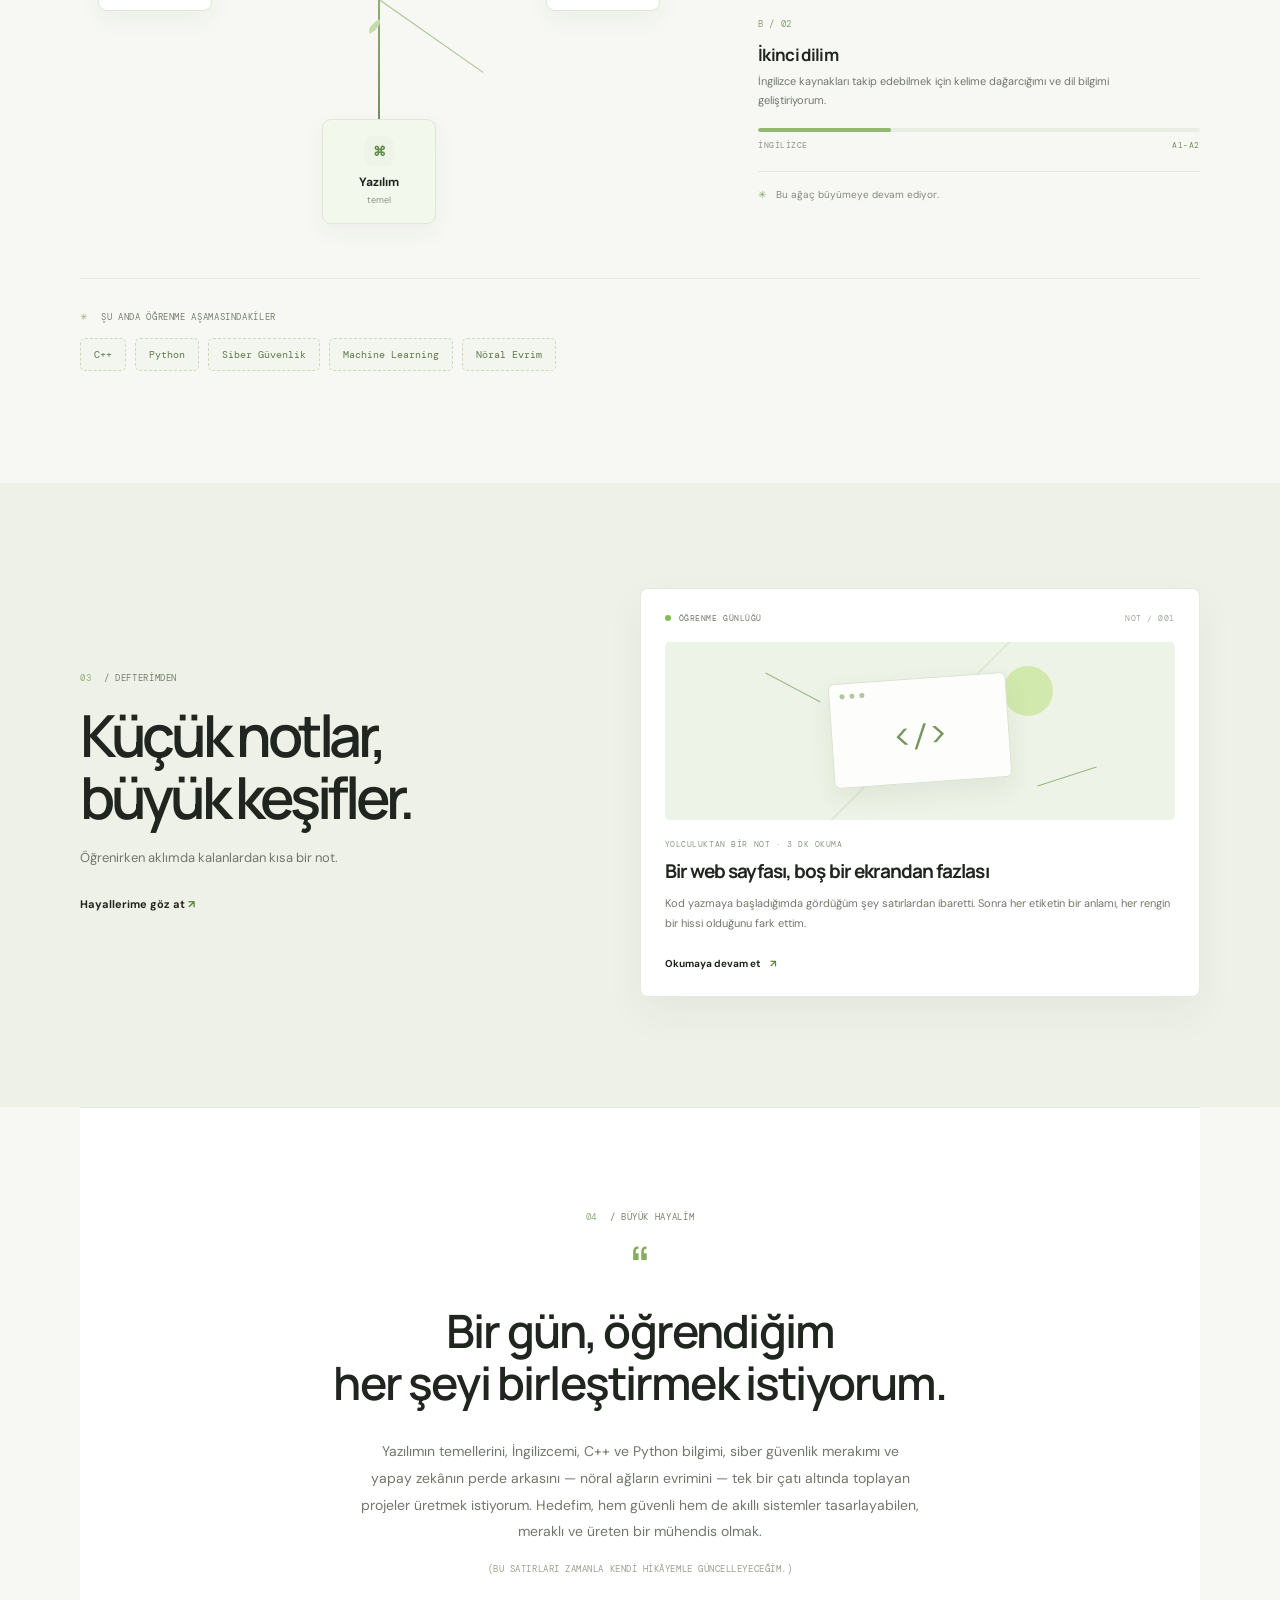
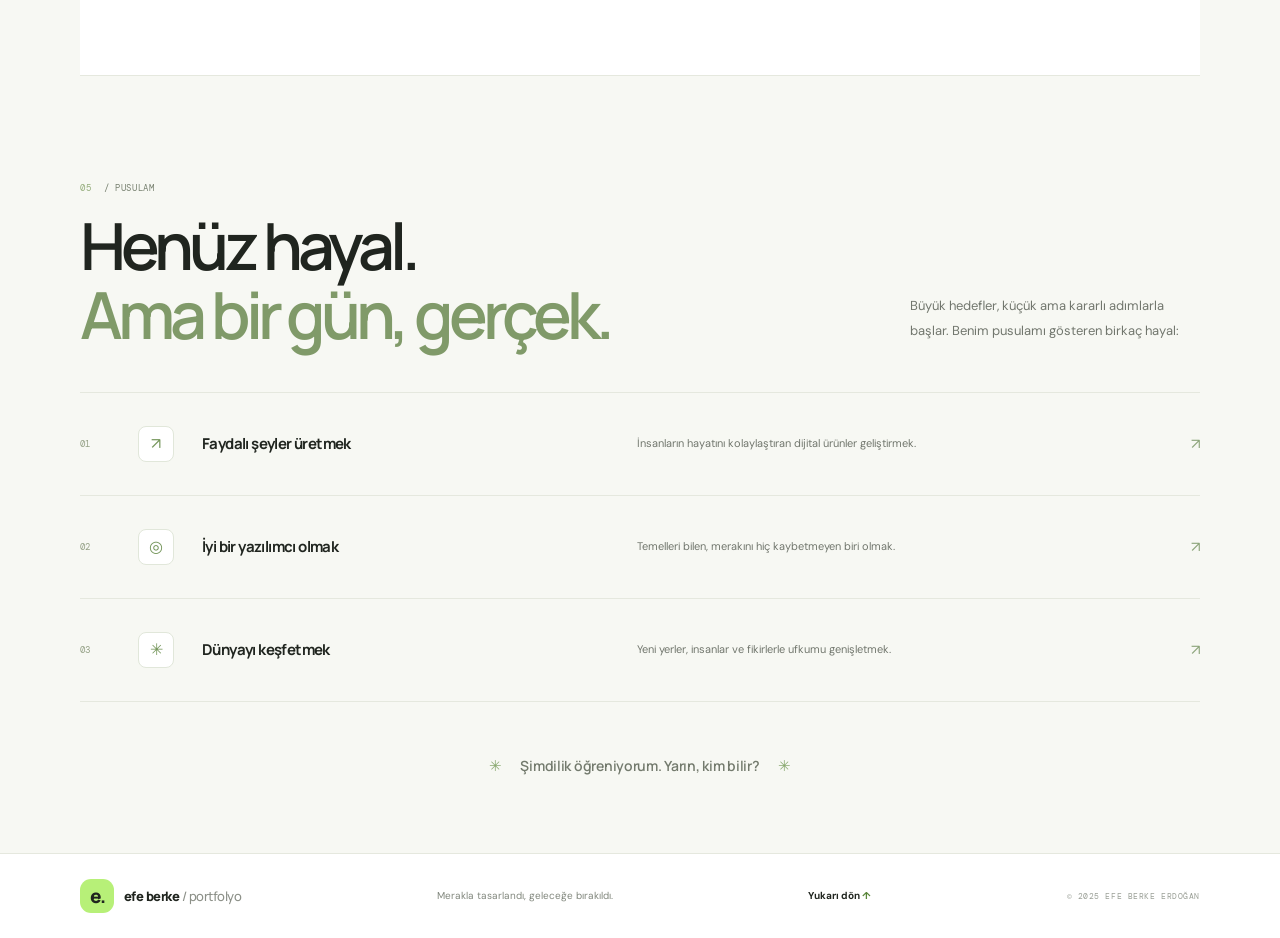
==== commit 6bff7331: "düzenleme" ====
--- a/index.html
+++ b/index.html
@@ -20,18 +20,20 @@
         </a>
         <ul class="nav-links">
           <li><a href="#home">Ana sayfa</a></li>
-          <li><a href="#hakkimda">Hakkımda</a></li>
-          <li><a href="#yetenekler">Yetenekler</a></li>
-          <li><a href="#notlar">Notlar</a></li>
-          <li><a href="#hayaller">Hayaller</a></li>
+          <li><a href="#about">Hakkımda</a></li>
+          <li><a href="#skills">Yetenekler</a></li>
+          <li><a href="#journal">Notlar</a></li>
+          <li><a href="#dream-story">Hayalim</a></li>
+          <li><a href="#dreams">Pusulam</a></li>
         </ul>
-        <a class="nav-cta" href="#hayaller">
+        <a class="nav-cta" href="#dreams">
           Hedeflerim <span aria-hidden="true">↗</span>
         </a>
       </nav>
     </header>
 
     <main>
+      <!-- Hero / home section -->
       <section class="hero shell" id="home">
         <div class="hero-copy">
           <p class="eyebrow"><span class="status-dot"></span> Öğreniyor, üretiyor, gelişiyorum</p>
@@ -41,8 +43,8 @@
             öğrenerek, deneyerek ve üreterek gerçeğe dönüştürüyorum.
           </p>
           <div class="hero-actions">
-            <a class="button button-primary" href="#yetenekler">Yolculuğumu keşfet <span aria-hidden="true">↓</span></a>
-            <a class="text-link" href="#hakkimda">Biraz daha yakından tanı <span aria-hidden="true">↗</span></a>
+            <a class="button button-primary" href="#skills">Yolculuğumu keşfet <span aria-hidden="true">↓</span></a>
+            <a class="text-link" href="#about">Biraz daha yakından tanı <span aria-hidden="true">↗</span></a>
           </div>
           <div class="hero-meta">
             <div><span class="meta-number">01</span><span>Merakla başla</span></div>
@@ -62,7 +64,8 @@
         </div>
       </section>
 
-      <section class="intro-section" id="hakkimda">
+      <!-- About section -->
+      <section class="intro-section" id="about">
         <div class="shell intro-grid">
           <p class="section-kicker"><span>01</span> / KISACA BEN</p>
           <div class="intro-content">
@@ -81,7 +84,8 @@
         </div>
       </section>
 
-      <section class="skills-section shell" id="yetenekler">
+      <!-- Skills section -->
+      <section class="skills-section shell" id="skills">
         <div class="section-heading">
           <p class="section-kicker"><span>02</span> / GELİŞİM YOLCULUĞUM</p>
           <h2>Yetenek ağacım<span class="heading-period">.</span></h2>
@@ -90,13 +94,13 @@
         <div class="skill-layout">
           <div class="skill-tree" aria-label="Öğrenme ve yetenek ağacı">
             <div class="tree-trunk"></div>
+            <div class="tree-branch-top"></div>
             <div class="tree-branch branch-left"></div>
             <div class="tree-branch branch-right"></div>
             <div class="tree-node node-root"><span class="node-symbol">⌘</span><span>Yazılım</span><small>temel</small></div>
-            <div class="tree-node node-html"><span class="node-symbol">‹/›</span><span>HTML</span><small>öğreniyorum</small></div>
-            <div class="tree-node node-css"><span class="node-symbol">✳</span><span>CSS</span><small>öğreniyorum</small></div>
-            <div class="tree-node node-python"><span class="node-symbol">Py</span><span>Python</span><small>başlangıç</small></div>
-            <div class="tree-node node-curiosity"><span class="node-symbol">✦</span><span>Merak</span><small>daima açık</small></div>
+            <div class="tree-node node-html"><span class="node-symbol">‹/›</span><span>HTML</span><small>başlangıç-orta</small></div>
+            <div class="tree-node node-css"><span class="node-symbol">✳</span><span>CSS</span><small>başlangıç-orta</small></div>
+            <div class="tree-node node-english"><span class="node-symbol">A1</span><span>İngilizce</span><small>A1-A2</small></div>
             <span class="tree-leaf leaf-one"></span><span class="tree-leaf leaf-two"></span>
             <span class="tree-leaf leaf-three"></span><span class="tree-leaf leaf-four"></span>
           </div>
@@ -105,28 +109,35 @@
               <span class="note-index">A / 01</span>
               <h3>Web'in temelleri</h3>
               <p>HTML ile sayfaların yapısını kuruyor, CSS ile onlara karakter katıyorum.</p>
-              <div class="skill-meter"><span style="--level: 72%"></span></div>
-              <span class="meter-caption">HTML &amp; CSS <b>gelişiyor</b></span>
+              <div class="skill-meter"><span style="--level: 68%"></span></div>
+              <span class="meter-caption">HTML &amp; CSS <b>başlangıç-orta</b></span>
             </div>
             <div class="skill-note">
               <span class="note-index">B / 02</span>
-              <h3>Algoritmik düşünme</h3>
-              <p>Problemleri küçük parçalara ayırıyor, çözüm yollarını kodla keşfediyorum.</p>
-              <div class="skill-meter"><span style="--level: 42%"></span></div>
-              <span class="meter-caption">Python <b>başlangıç</b></span>
+              <h3>İkinci dilim</h3>
+              <p>İngilizce kaynakları takip edebilmek için kelime dağarcığımı ve dil bilgimi geliştiriyorum.</p>
+              <div class="skill-meter"><span style="--level: 30%"></span></div>
+              <span class="meter-caption">İngilizce <b>A1-A2</b></span>
             </div>
             <p class="skills-footnote"><span>✳</span> Bu ağaç büyümeye devam ediyor.</p>
           </div>
         </div>
-      </section>
-
-      <section class="journal-section" id="notlar">
+        <div class="learning-stage">
+          <p class="learning-stage-label"><span>✳</span> Şu anda öğrenme aşamasındakiler</p>
+          <div class="learning-tags" aria-label="Öğrenme aşamasındaki alanlar">
+            <span>C++</span><span>Python</span><span>Siber Güvenlik</span><span>Machine Learning</span><span>Nöral Evrim</span>
+          </div>
+        </div>
+      </section>
+
+      <!-- Journal section -->
+      <section class="journal-section" id="journal">
         <div class="shell journal-grid">
           <div class="journal-heading">
             <p class="section-kicker"><span>03</span> / DEFTERİMDEN</p>
             <h2>Küçük notlar,<br />büyük keşifler.</h2>
             <p>Öğrenirken aklımda kalanlardan kısa bir not.</p>
-            <a class="text-link" href="#hayaller">Hayallerime göz at <span aria-hidden="true">↗</span></a>
+            <a class="text-link" href="#dreams">Hayallerime göz at <span aria-hidden="true">↗</span></a>
           </div>
           <article class="journal-card">
             <div class="journal-card-top"><span class="journal-label"><span></span> ÖĞRENME GÜNLÜĞÜ</span><span class="journal-number">NOT / 001</span></div>
@@ -140,15 +151,33 @@
               Kod yazmaya başladığımda gördüğüm şey satırlardan ibaretti. Sonra her
               etiketin bir anlamı, her rengin bir hissi olduğunu fark ettim.
             </p>
-            <a class="journal-read" href="#yetenekler">Okumaya devam et <span aria-hidden="true">↗</span></a>
+            <a class="journal-read" href="#skills">Okumaya devam et <span aria-hidden="true">↗</span></a>
           </article>
         </div>
       </section>
 
-      <section class="dreams-section shell" id="hayaller">
+      <!-- Personal dream / vision section -->
+      <section class="dream-story-section shell" id="dream-story">
+        <div class="dream-story-inner">
+          <p class="section-kicker"><span>04</span> / BÜYÜK HAYALİM</p>
+          <span class="dream-story-mark" aria-hidden="true">“</span>
+          <h2>Bir gün, öğrendiğim<br />her şeyi birleştirmek istiyorum.</h2>
+          <p class="dream-story-text">
+            Yazılımın temellerini, İngilizcemi, C++ ve Python bilgimi, siber güvenlik
+            merakımı ve yapay zekânın perde arkasını — nöral ağların evrimini —
+            tek bir çatı altında toplayan projeler üretmek istiyorum. Hedefim,
+            hem güvenli hem de akıllı sistemler tasarlayabilen, meraklı ve
+            üreten bir mühendis olmak.
+          </p>
+          <p class="dream-story-note">(Bu satırları zamanla kendi hikâyemle güncelleyeceğim.)</p>
+        </div>
+      </section>
+
+      <!-- Dreams / compass section -->
+      <section class="dreams-section shell" id="dreams">
         <div class="dreams-top">
           <div>
-            <p class="section-kicker"><span>04</span> / PUSULAM</p>
+            <p class="section-kicker"><span>05</span> / PUSULAM</p>
             <h2>Henüz hayal.<br /><span>Ama bir gün, gerçek.</span></h2>
           </div>
           <p class="dreams-intro">
@@ -165,6 +194,7 @@
       </section>
     </main>
 
+    <!-- Footer -->
     <footer class="site-footer">
       <div class="shell footer-inner">
         <a class="brand footer-brand" href="#home"><span class="brand-mark">e.</span><span>efe berke<span class="brand-muted"> / portfolyo</span></span></a>
@@ -174,4 +204,4 @@
       </div>
     </footer>
   </body>
-</html>
+</html>
--- a/style.css
+++ b/style.css
@@ -546,6 +546,16 @@
   content: "";
 }
 
+.tree-branch-top {
+  position: absolute;
+  top: 40px;
+  left: 50%;
+  width: 1px;
+  height: 46px;
+  background: #a9c28e;
+  transform: translateX(-50%);
+}
+
 .tree-branch {
   position: absolute;
   top: 180px;
@@ -585,6 +595,7 @@
   color: #8a9085;
   font-size: 9px;
   font-weight: 400;
+  text-align: center;
 }
 
 .node-symbol {
@@ -617,20 +628,14 @@
   right: 3%;
 }
 
-.node-python {
-  top: 210px;
-  left: 7%;
-}
-
-.node-curiosity {
-  top: 210px;
-  right: 7%;
+.node-english {
+  top: 0;
+  left: 50%;
+  transform: translateX(-50%);
 }
 
 .node-html::after,
-.node-css::after,
-.node-python::after,
-.node-curiosity::after {
+.node-css::after {
   position: absolute;
   top: 50%;
   width: 7px;
@@ -642,14 +647,26 @@
   content: "";
 }
 
-.node-html::after,
-.node-python::after {
+.node-html::after {
   right: -13px;
 }
 
-.node-css::after,
-.node-curiosity::after {
+.node-css::after {
   left: -13px;
+}
+
+.node-english::after {
+  position: absolute;
+  bottom: -13px;
+  left: 50%;
+  width: 7px;
+  height: 7px;
+  border: 2px solid #fff;
+  border-radius: 50%;
+  background: #8eae70;
+  box-shadow: 0 0 0 1px #9bb887;
+  content: "";
+  transform: translateX(-50%);
 }
 
 .tree-leaf {
@@ -755,6 +772,90 @@
 .skills-footnote span {
   margin-right: 7px;
   color: #80a45e;
+}
+
+.learning-stage {
+  margin-top: 54px;
+  padding-top: 32px;
+  border-top: 1px solid var(--line);
+}
+
+.learning-stage-label {
+  margin: 0 0 15px;
+  color: #77806f;
+  font-family: var(--mono);
+  font-size: 9px;
+  text-transform: uppercase;
+  letter-spacing: 0.07em;
+}
+
+.learning-stage-label span {
+  margin-right: 7px;
+  color: #94ac7b;
+}
+
+.learning-tags {
+  display: flex;
+  flex-wrap: wrap;
+  gap: 9px;
+}
+
+.learning-tags span {
+  padding: 9px 13px;
+  border: 1px dashed #cfd9c2;
+  border-radius: 5px;
+  color: #5f7a4a;
+  font-family: var(--mono);
+  font-size: 10px;
+  background: #f3f6ee;
+}
+
+.dream-story-section {
+  padding-top: 96px;
+  padding-bottom: 100px;
+  border-block: 1px solid var(--line);
+  background: #fff;
+}
+
+.dream-story-inner {
+  max-width: 720px;
+  margin: 0 auto;
+  text-align: center;
+}
+
+.dream-story-mark {
+  display: block;
+  margin: 14px 0 4px;
+  color: #86ad5c;
+  font-family: var(--display);
+  font-size: 64px;
+  line-height: 1;
+}
+
+.dream-story-section h2 {
+  margin: 0 0 28px;
+  font-family: var(--display);
+  font-weight: 600;
+  font-size: clamp(32px, 4vw, 46px);
+  line-height: 1.15;
+  letter-spacing: -0.04em;
+}
+
+.dream-story-text {
+  max-width: 560px;
+  margin: 0 auto;
+  color: var(--muted);
+  font-size: 14px;
+  line-height: 1.9;
+}
+
+.dream-story-note {
+  margin: 18px 0 0;
+  color: #9a9f92;
+  font-family: var(--mono);
+  font-size: 9px;
+  text-transform: uppercase;
+  letter-spacing: 0.06em;
 }
 
 .journal-section {
@@ -1268,12 +1369,8 @@
     right: 1%;
   }
 
-  .node-python {
-    left: 2%;
-  }
-
-  .node-curiosity {
-    right: 2%;
+  .tree-branch-top {
+    height: 26px;
   }
 
   .tree-branch {
@@ -1297,6 +1394,19 @@
 
   .journal-illustration {
     height: 160px;
+  }
+
+  .dream-story-section {
+    padding-top: 64px;
+    padding-bottom: 64px;
+  }
+
+  .dream-story-mark {
+    font-size: 46px;
+  }
+
+  .dream-story-text {
+    font-size: 12px;
   }
 
   .dreams-section {
@@ -1384,4 +1494,4 @@
     scroll-behavior: auto !important;
     transition-duration: 0.01ms !important;
   }
-}
+}
